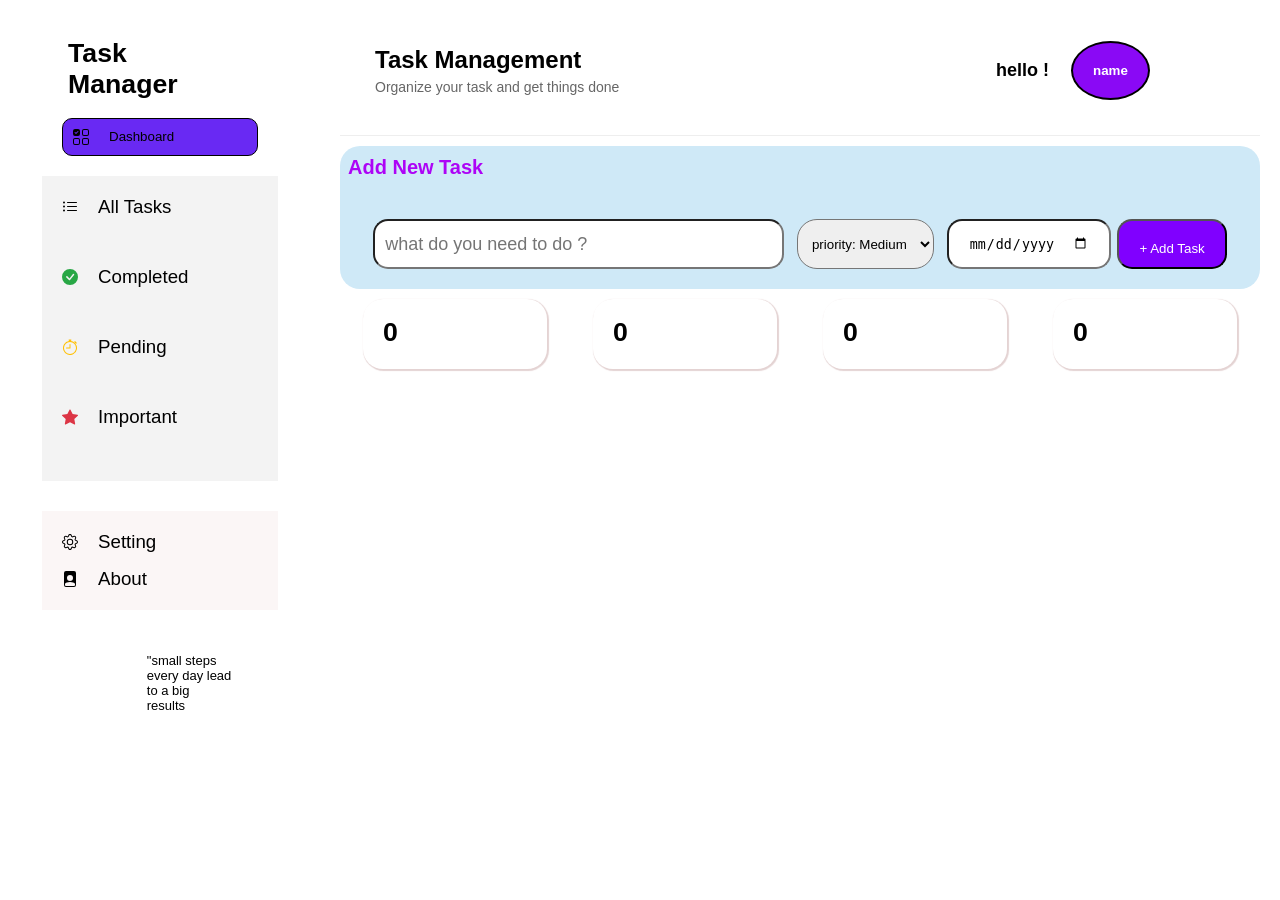
==== dashboard.html @ 81b6cc04 "Add files via upload "A sleek frontend project built to simplify daily productivity and task schedul" ====
<!DOCTYPE html>
<html lang="en">

<head>
    <meta charset="UTF-8">
    <meta name="viewport" content="width=device-width, initial-scale=1.0">
    <title>Document</title>
    <link rel="stylesheet" href="style.css">
</head>

<body>
    <div class="mainleftside">

        <div class="head">
            <img height="70px"
                src="https://media.istockphoto.com/id/1256489977/vector/tasks-check-checklist-blue-icon.jpg?s=612x612&w=0&k=20&c=dUctYWRSmMz1uiSFCCcJUKOyeoxVbvPuLugf8CLQiSo="
                alt="" srcset="">
            <h1>Task <br> Manager</h1>
        </div>

        <div class="dashboard">
            <button><svg xmlns="http://www.w3.org/2000/svg" width="16" height="16" fill="currentColor"
                    class="bi bi-ui-checks-grid " viewBox="0 0 16 16">
                    <path
                        d="M2 10h3a1 1 0 0 1 1 1v3a1 1 0 0 1-1 1H2a1 1 0 0 1-1-1v-3a1 1 0 0 1 1-1m9-9h3a1 1 0 0 1 1 1v3a1 1 0 0 1-1 1h-3a1 1 0 0 1-1-1V2a1 1 0 0 1 1-1m0 9a1 1 0 0 0-1 1v3a1 1 0 0 0 1 1h3a1 1 0 0 0 1-1v-3a1 1 0 0 0-1-1zm0-10a2 2 0 0 0-2 2v3a2 2 0 0 0 2 2h3a2 2 0 0 0 2-2V2a2 2 0 0 0-2-2zM2 9a2 2 0 0 0-2 2v3a2 2 0 0 0 2 2h3a2 2 0 0 0 2-2v-3a2 2 0 0 0-2-2zm7 2a2 2 0 0 1 2-2h3a2 2 0 0 1 2 2v3a2 2 0 0 1-2 2h-3a2 2 0 0 1-2-2zM0 2a2 2 0 0 1 2-2h3a2 2 0 0 1 2 2v3a2 2 0 0 1-2 2H2a2 2 0 0 1-2-2zm5.354.854a.5.5 0 1 0-.708-.708L3 3.793l-.646-.647a.5.5 0 1 0-.708.708l1 1a.5.5 0 0 0 .708 0z" />
                </svg> Dashboard</button>
        </div>

        <div class="lists">
            <h3>
                <svg xmlns="http://www.w3.org/2000/svg" width="16" height="16" fill="currentColor" class="bi bi-list-ul"
                    viewBox="0 0 16 16">
                    <path fill-rule="evenodd"
                        d="M5 11.5a.5.5 0 0 1 .5-.5h9a.5.5 0 0 1 0 1h-9a.5.5 0 0 1-.5-.5m0-4a.5.5 0 0 1 .5-.5h9a.5.5 0 0 1 0 1h-9a.5.5 0 0 1-.5-.5m0-4a.5.5 0 0 1 .5-.5h9a.5.5 0 0 1 0 1h-9a.5.5 0 0 1-.5-.5m-3 1a1 1 0 1 0 0-2 1 1 0 0 0 0 2m0 4a1 1 0 1 0 0-2 1 1 0 0 0 0 2m0 4a1 1 0 1 0 0-2 1 1 0 0 0 0 2" />
                </svg>All Tasks
            </h3><br>
            <h3> <svg xmlns="http://www.w3.org/2000/svg" width="16" height="16" fill="currentColor"
                    class="bi bi-check-circle-fill" viewBox="0 0 16 16">
                    <path
                        d="M16 8A8 8 0 1 1 0 8a8 8 0 0 1 16 0m-3.97-3.03a.75.75 0 0 0-1.08.022L7.477 9.417 5.384 7.323a.75.75 0 0 0-1.06 1.06L6.97 11.03a.75.75 0 0 0 1.079-.02l3.992-4.99a.75.75 0 0 0-.01-1.05z" />
                </svg> Completed</h3><br>

            <h3> <svg xmlns="http://www.w3.org/2000/svg" width="16" height="16" fill="currentColor"
                    class="bi bi-stopwatch" viewBox="0 0 16 16">
                    <path d="M8.5 5.6a.5.5 0 1 0-1 0v2.9h-3a.5.5 0 0 0 0 1H8a.5.5 0 0 0 .5-.5z" />
                    <path
                        d="M6.5 1A.5.5 0 0 1 7 .5h2a.5.5 0 0 1 0 1v.57c1.36.196 2.594.78 3.584 1.64l.012-.013.354-.354-.354-.353a.5.5 0 0 1 .707-.708l1.414 1.415a.5.5 0 1 1-.707.707l-.353-.354-.354.354-.013.012A7 7 0 1 1 7 2.071V1.5a.5.5 0 0 1-.5-.5M8 3a6 6 0 1 0 .001 12A6 6 0 0 0 8 3" />
                </svg> Pending</h3><br>
            <h3><svg xmlns="http://www.w3.org/2000/svg" width="16" height="16" fill="currentColor"
                    class="bi bi-star-fill" viewBox="0 0 16 16">
                    <path
                        d="M3.612 15.443c-.386.198-.824-.149-.746-.592l.83-4.73L.173 6.765c-.329-.314-.158-.888.283-.95l4.898-.696L7.538.792c.197-.39.73-.39.927 0l2.184 4.327 4.898.696c.441.062.612.636.282.95l-3.522 3.356.83 4.73c.078.443-.36.79-.746.592L8 13.187l-4.389 2.256z" />
                </svg> Important</h3><br>
        </div>

        <div class="lists2">
            <h3><svg xmlns="http://www.w3.org/2000/svg" width="16" height="16" fill="currentColor" class="bi bi-gear"
                    viewBox="0 0 16 16">
                    <path
                        d="M8 4.754a3.246 3.246 0 1 0 0 6.492 3.246 3.246 0 0 0 0-6.492M5.754 8a2.246 2.246 0 1 1 4.492 0 2.246 2.246 0 0 1-4.492 0" />
                    <path
                        d="M9.796 1.343c-.527-1.79-3.065-1.79-3.592 0l-.094.319a.873.873 0 0 1-1.255.52l-.292-.16c-1.64-.892-3.433.902-2.54 2.541l.159.292a.873.873 0 0 1-.52 1.255l-.319.094c-1.79.527-1.79 3.065 0 3.592l.319.094a.873.873 0 0 1 .52 1.255l-.16.292c-.892 1.64.901 3.434 2.541 2.54l.292-.159a.873.873 0 0 1 1.255.52l.094.319c.527 1.79 3.065 1.79 3.592 0l.094-.319a.873.873 0 0 1 1.255-.52l.292.16c1.64.893 3.434-.902 2.54-2.541l-.159-.292a.873.873 0 0 1 .52-1.255l.319-.094c1.79-.527 1.79-3.065 0-3.592l-.319-.094a.873.873 0 0 1-.52-1.255l.16-.292c.893-1.64-.902-3.433-2.541-2.54l-.292.159a.873.873 0 0 1-1.255-.52zm-2.633.283c.246-.835 1.428-.835 1.674 0l.094.319a1.873 1.873 0 0 0 2.693 1.115l.291-.16c.764-.415 1.6.42 1.184 1.185l-.159.292a1.873 1.873 0 0 0 1.116 2.692l.318.094c.835.246.835 1.428 0 1.674l-.319.094a1.873 1.873 0 0 0-1.115 2.693l.16.291c.415.764-.42 1.6-1.185 1.184l-.291-.159a1.873 1.873 0 0 0-2.693 1.116l-.094.318c-.246.835-1.428.835-1.674 0l-.094-.319a1.873 1.873 0 0 0-2.692-1.115l-.292.16c-.764.415-1.6-.42-1.184-1.185l.159-.291A1.873 1.873 0 0 0 1.945 8.93l-.319-.094c-.835-.246-.835-1.428 0-1.674l.319-.094A1.873 1.873 0 0 0 3.06 4.377l-.16-.292c-.415-.764.42-1.6 1.185-1.184l.292.159a1.873 1.873 0 0 0 2.692-1.115z" />
                </svg>
                Setting
            </h3>
            <h3><svg xmlns="http://www.w3.org/2000/svg" width="16" height="16" fill="currentColor"
                    class="bi bi-file-person-fill" viewBox="0 0 16 16">
                    <path
                        d="M12 0H4a2 2 0 0 0-2 2v12a2 2 0 0 0 2 2h8a2 2 0 0 0 2-2V2a2 2 0 0 0-2-2m-1 7a3 3 0 1 1-6 0 3 3 0 0 1 6 0m-3 4c2.623 0 4.146.826 5 1.755V14a1 1 0 0 1-1 1H4a1 1 0 0 1-1-1v-1.245C3.854 11.825 5.377 11 8 11" />
                </svg>
                About
            </h3>
        </div>



        <div class="life">


            <img src="https://www.urbanplant.in/cdn/shop/files/Primary_webp_1_b96f24fd-cc6e-4c16-915d-635c324a6a44.webp?v=1755616631&width=2000"
                alt="" srcset="">
            <p>"small steps <br> every day lead to a big<br> results</p>

        </div>
    </div>
    <div class="main-content-right">

        <div class="header">
            <div class="one">
                <img height="80px"
                    src="../New folder/pngtree-blue-clipboard-with-checked-items-icon-representing-task-completion-and-organization-png-image_19533774.webp"
                    alt="">
                <div class="title-text">
                    <h1>Task Management</h1>
                    <p>Organize your task and get things done</p>
                </div>
            </div>

            <div class="two">
                <img height="40px"
                    src="https://www.shutterstock.com/image-vector/brightness-icon-intensity-setting-vector-260nw-1192307527.jpg"
                    alt="">
                <h1 id="display-name">hello ! </h1>
                <button id="name-avatar" type="button" class="name-badge">name</button>
            </div>
        </div>
      


<div class="task">
    <h2 id="text"> Add New Task</h2>
    <div class="second">
        <!-- IDs confirm kar lein -->
        <input type="text" placeholder="what do you need to do ?" id="add-task"><br>
        <select name="" id="select-priority">
            <option>priority: Medium</option>
            <option> High</option>
            <option> Medium</option>
            <option>low</option>
        </select><br>
        <input type="date" id="task-date" class="task-date"> <!-- ID add ki -->
        <button class="task-btn" onclick="addTask()">+ Add Task</button> <!-- onclick function add kiya -->
    </div>
</div>

<div class="boxes">
    <div class="total-task">
        <img height="50px" src="https://thumbs.dreamstime.com/b/checklist-complete-task-icon-blue-color-checklist-complete-task-icon-beautiful-meticulously-designed-icon-well-organized-190950950.jpg" alt="">
        <!-- Number par ID laga di -->
        <h1 id="total-counter">0</h1>
    </div>
    <div class="completed">
        <img height="50px" src="https://img.magnific.com/free-vector/verified-ribbon-check-mark-green_78370-6057.jpg?semt=ais_test_b&w=740&q=80" alt="">
        <h1 id="completed-counter">0</h1>
    </div>
    <div class="pending">
        <img height="50px" src="https://planetsignshop.com/cdn/shop/products/PENDING-10IN-ROUND-RIDER-BLACK-YELLOW.gif?v=1656448973" alt="">
        <h1 id="pending-counter">0</h1>
    </div>
    <div class="important">
        <img height="50px" src="https://www.shutterstock.com/shutterstock/photos/1731547549/display_1500/stock-vector-afghan-air-force-roundel-military-symbol-vector-illustration-1731547549.jpg" alt="">
        <h1 id="important-counter">0</h1>
    </div>
</div>

<!-- 📋 JAHAN TASKS KI LIST BANAY GI (Yeh dabba boxes ke niche bana dein) -->
<div id="task-list-container" style="margin-top: 25px; width: 100%;"></div>











    </div>

    <script src="app.js"></script>

</body>

</html>
---- style.css ----
body {
    display: flex;
    margin: 0;
    padding: 0;
    box-sizing: border-box;
    font-family: sans-serif;
    font-size: smaller;
    font-style: normal;


}


img {
    padding: 10px;
}

.head {
    display: flex;
    width: 80%;
}

.mainleftside {
    display: flex;
    width: 20%;
    background-color: rgb(255, 255, 255);
    flex-direction: column;
    align-items: center;
    padding: 20px;
    padding-top: 20px;
}

.dashboard {
    width: 100%;
    display: flex;
    justify-content: center;
}

.dashboard>button {
    padding: 10px;
    width: 70%;
    color: black;
    border: 1px solid black;
    border-radius: 10px;
    background-color: rgb(105, 41, 243);
    display: flex;
    align-items: center;
    gap: 20px;
}

.lists {
    background-color: rgb(243, 243, 243);
    width: 70%;
    margin: 20px;
    font-size: larger;
    display: flex;
    flex-direction: column;
    gap: 15px;
    padding: 20px;

}

.lists h3 {
    display: flex;
    align-items: center;
    gap: 20px;
    color: rgb(0, 0, 0);
    margin: 0;
    font-weight: normal;
}

.bi-list-ul {
    fill: black !important;
}

.bi-check-circle-fill {
    fill: #28a745 !important;
}

.bi-stopwatch {
    fill: #ffc107 !important;
}

.bi-star-fill {
    fill: #dc3545 !important;
}

.lists2 {

    background-color: rgb(251, 246, 246);
    width: 70%;
    margin: 10px;
    font-size: larger;
    display: flex;
    flex-direction: column;
    gap: 15px;
    padding: 20px;


}

.lists2 h3 {
    display: flex;
    align-items: center;
    gap: 20px;
    color: rgb(0, 0, 0);
    margin: 0;
    font-weight: normal;
}

.life {
    margin-top: 20px;
    display: flex;
    text-align: left;
    gap: 20px;
}

.life>img {
    width: 25%;
}

P {
    font-size: small;
}

.one {
    display: flex;
    align-items: center;
    gap: 15px;
    width: 50%;

    display: flex;
}

.one h1 {
    font-size: 24px;
    margin: 0;
}

.one p {
    font-size: 14px;
    color: #666;
    margin: 5px 0 0 0;
}


.two {
    width: 30%;

    display: flex;
    align-items: center;
    gap: 12px;
    padding: 10px 20px;
    border-radius: 30px;
    color: rgb(0, 0, 0);
}


.two>button {
    background-color: rgb(173, 46, 46);
    border: 2px solid black;
    border-radius: 70%;
    margin: 10px;
}

.two h1 {
    font-size: 18px;
    margin: 0;
}

.two img {

    height: 30px;
}


.mainleftside {
    width: 280px;
    min-width: 280px;

}


.main-content-right {
    width: calc(100% - 280px);
    padding: 20px;

}


.header {
    display: flex;
    color: black;
    justify-content: space-between;
    align-items: center;
    width: 100%;
    border-bottom: 1px solid #eee;
    padding-bottom: 15px;
}




.name-badge {
    border: none;
    color: white;
    padding: 20px;
    border-radius: 100%;
    font-weight: bold;
    cursor: pointer;
}

.second {
    padding: 20px;
    margin: 10px;
    height: 50PX;
    display: flex;
    border-radius: 20px;
    font-family: 'Franklin Gothic Medium', 'Arial Narrow', Arial, sans-serif;
    font-size: xx-large;
    justify-content: space-around;
    margin-top: 20px;

}

#name-avatar {
    background-color: rgb(138, 9, 245);



}

#select-priority {
    height: 100%;
    padding: 10px;
    border-radius: 20px;
}

#add-task {
    width: 45%;
    border-radius: 15px;
    padding: 10px;
    font-size: large;
}

.task-date {
    padding: 20px;
    border-radius: 15px;
}

.task-btn {
    padding: 20px;
    border-radius: 15px;
}

.task {
    padding: auto;
    border-radius: 20px;
    background-color: #cfe9f7;
}

#text {
    color: rgb(173, 4, 246);
    padding-top: 10px;
    margin-top: 10px;
    padding-left: 8px;
}

.task-btn {
    background-color: rgb(128, 0, 255);
    color: rgb(255, 255, 255);
}

.boxes {

    display: flex;
    justify-content: space-around;
}



.total-task,
.completed,
.pending,
.important {
    display: flex;
    width: 20%;
    border-radius: 20px;
    box-shadow: 1px 1px 1px 1px #e4d3d3;


}
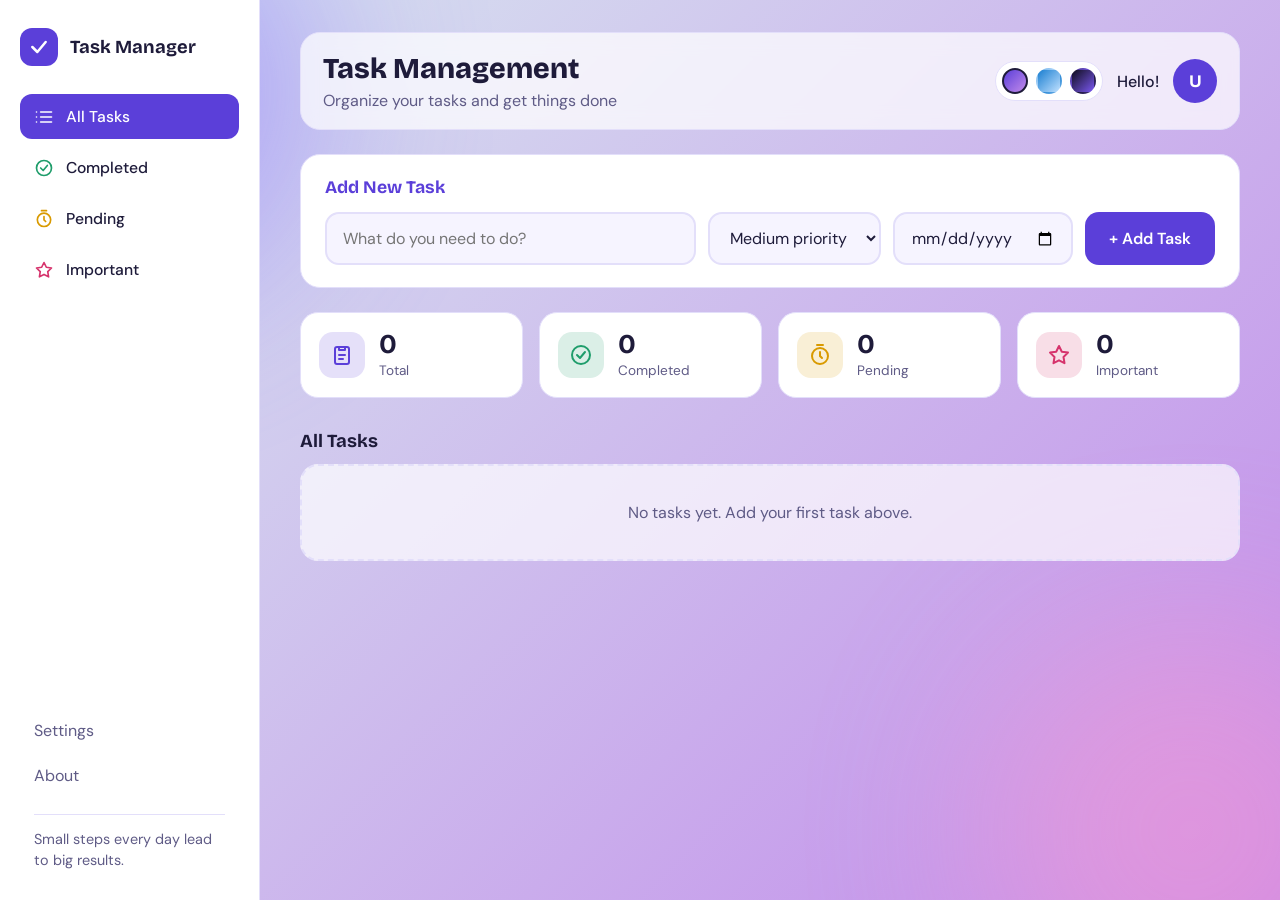
==== commit 73a73991: "Add task manager with themes and animations Frontend task manager built with HTML, CSS and JavaScrip" ====
--- a/dashboard.html
+++ b/dashboard.html
@@ -1,165 +1,117 @@
 <!DOCTYPE html>
 <html lang="en">
+<head>
+<meta charset="UTF-8">
+<meta name="viewport" content="width=device-width, initial-scale=1">
+<title>Task Manager - Dashboard</title>
+<link rel="preconnect" href="https://fonts.googleapis.com">
+<link href="https://fonts.googleapis.com/css2?family=Bricolage+Grotesque:wght@600;800&family=DM+Sans:wght@400;500&display=swap" rel="stylesheet">
+<link rel="stylesheet" href="theme.css">
+<link rel="stylesheet" href="style.css">
+<script src="theme.js"></script>
+</head>
+<body>
 
-<head>
-    <meta charset="UTF-8">
-    <meta name="viewport" content="width=device-width, initial-scale=1.0">
-    <title>Document</title>
-    <link rel="stylesheet" href="style.css">
-</head>
+<div class="app">
 
-<body>
-    <div class="mainleftside">
+  <!-- ===== Sidebar ===== -->
+  <aside class="sidebar">
+    <div class="brand">
+      <span class="logo">
+        <svg viewBox="0 0 24 24" fill="none" stroke="#fff" stroke-width="3" stroke-linecap="round" stroke-linejoin="round"><path d="M4 12l6 6L20 6"/></svg>
+      </span>
+      <strong>Task Manager</strong>
+    </div>
 
-        <div class="head">
-            <img height="70px"
-                src="https://media.istockphoto.com/id/1256489977/vector/tasks-check-checklist-blue-icon.jpg?s=612x612&w=0&k=20&c=dUctYWRSmMz1uiSFCCcJUKOyeoxVbvPuLugf8CLQiSo="
-                alt="" srcset="">
-            <h1>Task <br> Manager</h1>
+    <nav class="nav" aria-label="Task filters">
+      <button class="nav-item active" data-filter="all">
+        <svg viewBox="0 0 24 24" fill="none" stroke="currentColor" stroke-width="2" stroke-linecap="round"><path d="M8 6h13M8 12h13M8 18h13M3 6h.01M3 12h.01M3 18h.01"/></svg>
+        All Tasks
+      </button>
+      <button class="nav-item" data-filter="completed">
+        <svg viewBox="0 0 24 24" fill="none" stroke="#1f9d6b" stroke-width="2" stroke-linecap="round" stroke-linejoin="round"><circle cx="12" cy="12" r="9"/><path d="M8 12l3 3 5-6"/></svg>
+        Completed
+      </button>
+      <button class="nav-item" data-filter="pending">
+        <svg viewBox="0 0 24 24" fill="none" stroke="#d99a00" stroke-width="2" stroke-linecap="round"><circle cx="12" cy="13" r="8"/><path d="M12 9v4l2 2M9 2h6"/></svg>
+        Pending
+      </button>
+      <button class="nav-item" data-filter="important">
+        <svg viewBox="0 0 24 24" fill="none" stroke="#d6336c" stroke-width="2" stroke-linejoin="round"><path d="M12 3l2.8 5.7 6.2.9-4.5 4.4 1 6.2L12 17.3 6.5 20.2l1-6.2L3 9.6l6.2-.9z"/></svg>
+        Important
+      </button>
+    </nav>
+
+    <div class="side-bottom">
+      <div class="nav-static">Settings</div>
+      <div class="nav-static">About</div>
+      <p class="quote">Small steps every day lead to big results.</p>
+    </div>
+  </aside>
+
+  <!-- ===== Main ===== -->
+  <main class="content">
+
+    <header class="topbar">
+      <div>
+        <h1>Task Management</h1>
+        <p>Organize your tasks and get things done</p>
+      </div>
+      <div class="user">
+        <div class="theme-switch" role="group" aria-label="Choose theme">
+          <button type="button" data-theme-btn="default" title="Default (purple)" aria-label="Default purple theme" style="--sw: linear-gradient(135deg,#5b3fd9,#c28aea)"></button>
+          <button type="button" data-theme-btn="light" title="Light (sky blue)" aria-label="Light theme" style="--sw: linear-gradient(135deg,#1b7fd1,#bfe0ff)"></button>
+          <button type="button" data-theme-btn="dark" title="Dark" aria-label="Dark theme" style="--sw: linear-gradient(135deg,#0f0d1c,#7a58f0)"></button>
         </div>
+        <span id="display-name">Hello!</span>
+        <button id="name-avatar" type="button" class="name-badge" aria-label="Your profile">U</button>
+      </div>
+    </header>
 
-        <div class="dashboard">
-            <button><svg xmlns="http://www.w3.org/2000/svg" width="16" height="16" fill="currentColor"
-                    class="bi bi-ui-checks-grid " viewBox="0 0 16 16">
-                    <path
-                        d="M2 10h3a1 1 0 0 1 1 1v3a1 1 0 0 1-1 1H2a1 1 0 0 1-1-1v-3a1 1 0 0 1 1-1m9-9h3a1 1 0 0 1 1 1v3a1 1 0 0 1-1 1h-3a1 1 0 0 1-1-1V2a1 1 0 0 1 1-1m0 9a1 1 0 0 0-1 1v3a1 1 0 0 0 1 1h3a1 1 0 0 0 1-1v-3a1 1 0 0 0-1-1zm0-10a2 2 0 0 0-2 2v3a2 2 0 0 0 2 2h3a2 2 0 0 0 2-2V2a2 2 0 0 0-2-2zM2 9a2 2 0 0 0-2 2v3a2 2 0 0 0 2 2h3a2 2 0 0 0 2-2v-3a2 2 0 0 0-2-2zm7 2a2 2 0 0 1 2-2h3a2 2 0 0 1 2 2v3a2 2 0 0 1-2 2h-3a2 2 0 0 1-2-2zM0 2a2 2 0 0 1 2-2h3a2 2 0 0 1 2 2v3a2 2 0 0 1-2 2H2a2 2 0 0 1-2-2zm5.354.854a.5.5 0 1 0-.708-.708L3 3.793l-.646-.647a.5.5 0 1 0-.708.708l1 1a.5.5 0 0 0 .708 0z" />
-                </svg> Dashboard</button>
-        </div>
+    <!-- Add task -->
+    <section class="task" aria-label="Add a new task">
+      <h2 id="text">Add New Task</h2>
+      <div class="second">
+        <input type="text" placeholder="What do you need to do?" id="add-task" aria-label="Task description">
+        <select id="select-priority" aria-label="Priority">
+          <option value="High">High priority</option>
+          <option value="Medium" selected>Medium priority</option>
+          <option value="Low">Low priority</option>
+        </select>
+        <input type="date" id="task-date" class="task-date" aria-label="Due date">
+        <button class="task-btn" onclick="addTask()">+ Add Task</button>
+      </div>
+    </section>
 
-        <div class="lists">
-            <h3>
-                <svg xmlns="http://www.w3.org/2000/svg" width="16" height="16" fill="currentColor" class="bi bi-list-ul"
-                    viewBox="0 0 16 16">
-                    <path fill-rule="evenodd"
-                        d="M5 11.5a.5.5 0 0 1 .5-.5h9a.5.5 0 0 1 0 1h-9a.5.5 0 0 1-.5-.5m0-4a.5.5 0 0 1 .5-.5h9a.5.5 0 0 1 0 1h-9a.5.5 0 0 1-.5-.5m0-4a.5.5 0 0 1 .5-.5h9a.5.5 0 0 1 0 1h-9a.5.5 0 0 1-.5-.5m-3 1a1 1 0 1 0 0-2 1 1 0 0 0 0 2m0 4a1 1 0 1 0 0-2 1 1 0 0 0 0 2m0 4a1 1 0 1 0 0-2 1 1 0 0 0 0 2" />
-                </svg>All Tasks
-            </h3><br>
-            <h3> <svg xmlns="http://www.w3.org/2000/svg" width="16" height="16" fill="currentColor"
-                    class="bi bi-check-circle-fill" viewBox="0 0 16 16">
-                    <path
-                        d="M16 8A8 8 0 1 1 0 8a8 8 0 0 1 16 0m-3.97-3.03a.75.75 0 0 0-1.08.022L7.477 9.417 5.384 7.323a.75.75 0 0 0-1.06 1.06L6.97 11.03a.75.75 0 0 0 1.079-.02l3.992-4.99a.75.75 0 0 0-.01-1.05z" />
-                </svg> Completed</h3><br>
+    <!-- Counters -->
+    <section class="boxes" aria-label="Task summary">
+      <div class="stat total-task">
+        <span class="stat-icon" style="--c:#5b3fd9"><svg viewBox="0 0 24 24" fill="none" stroke="currentColor" stroke-width="2" stroke-linecap="round" stroke-linejoin="round"><rect x="5" y="4" width="14" height="17" rx="2"/><path d="M9 4h6v3H9zM9 12h6M9 16h4"/></svg></span>
+        <div><h1 id="total-counter">0</h1><span>Total</span></div>
+      </div>
+      <div class="stat completed">
+        <span class="stat-icon" style="--c:#1f9d6b"><svg viewBox="0 0 24 24" fill="none" stroke="currentColor" stroke-width="2" stroke-linecap="round" stroke-linejoin="round"><circle cx="12" cy="12" r="9"/><path d="M8 12l3 3 5-6"/></svg></span>
+        <div><h1 id="completed-counter">0</h1><span>Completed</span></div>
+      </div>
+      <div class="stat pending">
+        <span class="stat-icon" style="--c:#d99a00"><svg viewBox="0 0 24 24" fill="none" stroke="currentColor" stroke-width="2" stroke-linecap="round"><circle cx="12" cy="13" r="8"/><path d="M12 9v4l2 2M9 2h6"/></svg></span>
+        <div><h1 id="pending-counter">0</h1><span>Pending</span></div>
+      </div>
+      <div class="stat important">
+        <span class="stat-icon" style="--c:#d6336c"><svg viewBox="0 0 24 24" fill="none" stroke="currentColor" stroke-width="2" stroke-linejoin="round"><path d="M12 3l2.8 5.7 6.2.9-4.5 4.4 1 6.2L12 17.3 6.5 20.2l1-6.2L3 9.6l6.2-.9z"/></svg></span>
+        <div><h1 id="important-counter">0</h1><span>Important</span></div>
+      </div>
+    </section>
 
-            <h3> <svg xmlns="http://www.w3.org/2000/svg" width="16" height="16" fill="currentColor"
-                    class="bi bi-stopwatch" viewBox="0 0 16 16">
-                    <path d="M8.5 5.6a.5.5 0 1 0-1 0v2.9h-3a.5.5 0 0 0 0 1H8a.5.5 0 0 0 .5-.5z" />
-                    <path
-                        d="M6.5 1A.5.5 0 0 1 7 .5h2a.5.5 0 0 1 0 1v.57c1.36.196 2.594.78 3.584 1.64l.012-.013.354-.354-.354-.353a.5.5 0 0 1 .707-.708l1.414 1.415a.5.5 0 1 1-.707.707l-.353-.354-.354.354-.013.012A7 7 0 1 1 7 2.071V1.5a.5.5 0 0 1-.5-.5M8 3a6 6 0 1 0 .001 12A6 6 0 0 0 8 3" />
-                </svg> Pending</h3><br>
-            <h3><svg xmlns="http://www.w3.org/2000/svg" width="16" height="16" fill="currentColor"
-                    class="bi bi-star-fill" viewBox="0 0 16 16">
-                    <path
-                        d="M3.612 15.443c-.386.198-.824-.149-.746-.592l.83-4.73L.173 6.765c-.329-.314-.158-.888.283-.95l4.898-.696L7.538.792c.197-.39.73-.39.927 0l2.184 4.327 4.898.696c.441.062.612.636.282.95l-3.522 3.356.83 4.73c.078.443-.36.79-.746.592L8 13.187l-4.389 2.256z" />
-                </svg> Important</h3><br>
-        </div>
+    <!-- Task list -->
+    <h2 class="list-title" id="list-title">All Tasks</h2>
+    <div id="task-list-container"></div>
 
-        <div class="lists2">
-            <h3><svg xmlns="http://www.w3.org/2000/svg" width="16" height="16" fill="currentColor" class="bi bi-gear"
-                    viewBox="0 0 16 16">
-                    <path
-                        d="M8 4.754a3.246 3.246 0 1 0 0 6.492 3.246 3.246 0 0 0 0-6.492M5.754 8a2.246 2.246 0 1 1 4.492 0 2.246 2.246 0 0 1-4.492 0" />
-                    <path
-                        d="M9.796 1.343c-.527-1.79-3.065-1.79-3.592 0l-.094.319a.873.873 0 0 1-1.255.52l-.292-.16c-1.64-.892-3.433.902-2.54 2.541l.159.292a.873.873 0 0 1-.52 1.255l-.319.094c-1.79.527-1.79 3.065 0 3.592l.319.094a.873.873 0 0 1 .52 1.255l-.16.292c-.892 1.64.901 3.434 2.541 2.54l.292-.159a.873.873 0 0 1 1.255.52l.094.319c.527 1.79 3.065 1.79 3.592 0l.094-.319a.873.873 0 0 1 1.255-.52l.292.16c1.64.893 3.434-.902 2.54-2.541l-.159-.292a.873.873 0 0 1 .52-1.255l.319-.094c1.79-.527 1.79-3.065 0-3.592l-.319-.094a.873.873 0 0 1-.52-1.255l.16-.292c.893-1.64-.902-3.433-2.541-2.54l-.292.159a.873.873 0 0 1-1.255-.52zm-2.633.283c.246-.835 1.428-.835 1.674 0l.094.319a1.873 1.873 0 0 0 2.693 1.115l.291-.16c.764-.415 1.6.42 1.184 1.185l-.159.292a1.873 1.873 0 0 0 1.116 2.692l.318.094c.835.246.835 1.428 0 1.674l-.319.094a1.873 1.873 0 0 0-1.115 2.693l.16.291c.415.764-.42 1.6-1.185 1.184l-.291-.159a1.873 1.873 0 0 0-2.693 1.116l-.094.318c-.246.835-1.428.835-1.674 0l-.094-.319a1.873 1.873 0 0 0-2.692-1.115l-.292.16c-.764.415-1.6-.42-1.184-1.185l.159-.291A1.873 1.873 0 0 0 1.945 8.93l-.319-.094c-.835-.246-.835-1.428 0-1.674l.319-.094A1.873 1.873 0 0 0 3.06 4.377l-.16-.292c-.415-.764.42-1.6 1.185-1.184l.292.159a1.873 1.873 0 0 0 2.692-1.115z" />
-                </svg>
-                Setting
-            </h3>
-            <h3><svg xmlns="http://www.w3.org/2000/svg" width="16" height="16" fill="currentColor"
-                    class="bi bi-file-person-fill" viewBox="0 0 16 16">
-                    <path
-                        d="M12 0H4a2 2 0 0 0-2 2v12a2 2 0 0 0 2 2h8a2 2 0 0 0 2-2V2a2 2 0 0 0-2-2m-1 7a3 3 0 1 1-6 0 3 3 0 0 1 6 0m-3 4c2.623 0 4.146.826 5 1.755V14a1 1 0 0 1-1 1H4a1 1 0 0 1-1-1v-1.245C3.854 11.825 5.377 11 8 11" />
-                </svg>
-                About
-            </h3>
-        </div>
-
-
-
-        <div class="life">
-
-
-            <img src="https://www.urbanplant.in/cdn/shop/files/Primary_webp_1_b96f24fd-cc6e-4c16-915d-635c324a6a44.webp?v=1755616631&width=2000"
-                alt="" srcset="">
-            <p>"small steps <br> every day lead to a big<br> results</p>
-
-        </div>
-    </div>
-    <div class="main-content-right">
-
-        <div class="header">
-            <div class="one">
-                <img height="80px"
-                    src="../New folder/pngtree-blue-clipboard-with-checked-items-icon-representing-task-completion-and-organization-png-image_19533774.webp"
-                    alt="">
-                <div class="title-text">
-                    <h1>Task Management</h1>
-                    <p>Organize your task and get things done</p>
-                </div>
-            </div>
-
-            <div class="two">
-                <img height="40px"
-                    src="https://www.shutterstock.com/image-vector/brightness-icon-intensity-setting-vector-260nw-1192307527.jpg"
-                    alt="">
-                <h1 id="display-name">hello ! </h1>
-                <button id="name-avatar" type="button" class="name-badge">name</button>
-            </div>
-        </div>
-      
-
-
-<div class="task">
-    <h2 id="text"> Add New Task</h2>
-    <div class="second">
-        <!-- IDs confirm kar lein -->
-        <input type="text" placeholder="what do you need to do ?" id="add-task"><br>
-        <select name="" id="select-priority">
-            <option>priority: Medium</option>
-            <option> High</option>
-            <option> Medium</option>
-            <option>low</option>
-        </select><br>
-        <input type="date" id="task-date" class="task-date"> <!-- ID add ki -->
-        <button class="task-btn" onclick="addTask()">+ Add Task</button> <!-- onclick function add kiya -->
-    </div>
+  </main>
 </div>
 
-<div class="boxes">
-    <div class="total-task">
-        <img height="50px" src="https://thumbs.dreamstime.com/b/checklist-complete-task-icon-blue-color-checklist-complete-task-icon-beautiful-meticulously-designed-icon-well-organized-190950950.jpg" alt="">
-        <!-- Number par ID laga di -->
-        <h1 id="total-counter">0</h1>
-    </div>
-    <div class="completed">
-        <img height="50px" src="https://img.magnific.com/free-vector/verified-ribbon-check-mark-green_78370-6057.jpg?semt=ais_test_b&w=740&q=80" alt="">
-        <h1 id="completed-counter">0</h1>
-    </div>
-    <div class="pending">
-        <img height="50px" src="https://planetsignshop.com/cdn/shop/products/PENDING-10IN-ROUND-RIDER-BLACK-YELLOW.gif?v=1656448973" alt="">
-        <h1 id="pending-counter">0</h1>
-    </div>
-    <div class="important">
-        <img height="50px" src="https://www.shutterstock.com/shutterstock/photos/1731547549/display_1500/stock-vector-afghan-air-force-roundel-military-symbol-vector-illustration-1731547549.jpg" alt="">
-        <h1 id="important-counter">0</h1>
-    </div>
-</div>
+<div class="toast-wrap" id="toast-wrap" aria-live="polite"></div>
 
-<!-- 📋 JAHAN TASKS KI LIST BANAY GI (Yeh dabba boxes ke niche bana dein) -->
-<div id="task-list-container" style="margin-top: 25px; width: 100%;"></div>
-
-
-
-
-
-
-
-
-
-
-
-    </div>
-
-    <script src="app.js"></script>
-
+<script src="app.js"></script>
 </body>
-
 </html>
--- a/theme.css
+++ b/theme.css
@@ -0,0 +1,145 @@
+/* =========================================================
+   theme.css - dono pages (index + dashboard) mein use hoti hai
+   3 themes: default (purple), light (sky blue), dark
+   Naya theme banana ho to bas ek naya [data-theme="..."] block add karo
+   ========================================================= */
+
+/* ---------- 1) DEFAULT (purple) ---------- */
+:root,
+[data-theme="default"] {
+    --bg1: #d9ecf0;
+    --bg2: #c28aea;
+    --bg3: #f0bcc0;
+    --blob1: #7c5cff;
+    --blob2: #ff9ccf;
+
+    --ink: #1e1b3a;
+    --muted: #5f5b86;
+    --card: #ffffff;
+    --soft: #f6f4ff;
+    --line: #e3dffa;
+
+    --accent: #5b3fd9;
+    --accent-hover: #3d27a8;
+    --on-accent: #ffffff;
+
+    --mint: #2fd6a4;
+    --high: #d6336c;
+    --medium: #e08a00;
+    --low: #3b82f6;
+    --shadow: rgba(61, 39, 168, .45);
+}
+
+/* ---------- 2) LIGHT (sky blue) ---------- */
+[data-theme="light"] {
+    --bg1: #e4f3ff;
+    --bg2: #bfe0ff;
+    --bg3: #e6f8ee;
+    --blob1: #5db3ff;
+    --blob2: #9be8c8;
+
+    --ink: #0f2740;
+    --muted: #4f6b88;
+    --card: #ffffff;
+    --soft: #f0f8ff;
+    --line: #d3e6f7;
+
+    --accent: #1b7fd1;
+    --accent-hover: #135f9e;
+    --on-accent: #ffffff;
+
+    --shadow: rgba(27, 127, 209, .4);
+}
+
+/* ---------- 3) DARK ---------- */
+[data-theme="dark"] {
+    --bg1: #0f0d1c;
+    --bg2: #261b52;
+    --bg3: #0f1c33;
+    --blob1: #6a4cff;
+    --blob2: #1fb8a0;
+
+    --ink: #eeeaff;
+    --muted: #a8a3cf;
+    --card: #1b1830;
+    --soft: #262240;
+    --line: #38325e;
+
+    --accent: #7a58f0;
+    --accent-hover: #9170ff;
+    --on-accent: #ffffff;
+
+    --high: #ff5c93;
+    --medium: #ffb02e;
+    --low: #6aa5ff;
+    --shadow: rgba(0, 0, 0, .6);
+}
+
+/* ---------- animated background (colour shift) ---------- */
+html { min-height: 100%; }
+
+body {
+    background: linear-gradient(135deg, var(--bg1), var(--bg2), var(--bg3), var(--bg1));
+    background-size: 300% 300%;
+    animation: bgShift 16s ease-in-out infinite;
+    color: var(--ink);
+}
+
+@keyframes bgShift {
+    0%   { background-position: 0% 50%; }
+    50%  { background-position: 100% 50%; }
+    100% { background-position: 0% 50%; }
+}
+
+/* do blurry colour blobs jo halka sa tairtay hain */
+body::before,
+body::after {
+    content: "";
+    position: fixed;
+    z-index: -1;
+    width: 420px;
+    height: 420px;
+    border-radius: 50%;
+    filter: blur(90px);
+    opacity: .45;
+    pointer-events: none;
+}
+body::before { background: var(--blob1); top: -120px; left: -100px; animation: floatA 20s ease-in-out infinite alternate; }
+body::after  { background: var(--blob2); bottom: -140px; right: -120px; animation: floatB 24s ease-in-out infinite alternate; }
+
+@keyframes floatA { to { transform: translate(35vw, 30vh) scale(1.2); } }
+@keyframes floatB { to { transform: translate(-30vw, -25vh) scale(1.15); } }
+
+/* ---------- theme switcher ---------- */
+.theme-switch {
+    display: inline-flex;
+    gap: 8px;
+    padding: 6px;
+    background: var(--card);
+    border: 1px solid var(--line);
+    border-radius: 99px;
+}
+.theme-switch.floating { position: fixed; top: 16px; right: 16px; z-index: 20; }
+
+.theme-switch button {
+    width: 26px;
+    height: 26px;
+    border-radius: 50%;
+    border: 2px solid transparent;
+    background: var(--sw);
+    cursor: pointer;
+    transition: transform .15s;
+}
+.theme-switch button:hover { transform: scale(1.15); }
+.theme-switch button.active { border-color: var(--ink); }
+.theme-switch button:focus-visible { outline: 3px solid var(--mint); outline-offset: 2px; }
+
+/* theme badalte waqt smooth change */
+.card, .sidebar, .task, .stat, .task-row, .topbar, .second input, .second select,
+.field input, .nav-item, .theme-switch, .empty {
+    transition: background-color .35s, color .35s, border-color .35s;
+}
+
+@media (prefers-reduced-motion: reduce) {
+    body, body::before, body::after { animation: none; }
+}
--- a/style.css
+++ b/style.css
@@ -1,292 +1,221 @@
+/* Colors theme.css se aate hain (variables). Yahan sirf dashboard ka layout hai. */
+
+* { box-sizing: border-box; margin: 0; padding: 0; }
+
 body {
-    display: flex;
-    margin: 0;
-    padding: 0;
-    box-sizing: border-box;
-    font-family: sans-serif;
-    font-size: smaller;
-    font-style: normal;
-
-
-}
-
-
-img {
-    padding: 10px;
-}
-
-.head {
-    display: flex;
-    width: 80%;
-}
-
-.mainleftside {
-    display: flex;
-    width: 20%;
-    background-color: rgb(255, 255, 255);
-    flex-direction: column;
-    align-items: center;
-    padding: 20px;
-    padding-top: 20px;
-}
-
-.dashboard {
-    width: 100%;
-    display: flex;
-    justify-content: center;
-}
-
-.dashboard>button {
-    padding: 10px;
-    width: 70%;
-    color: black;
-    border: 1px solid black;
-    border-radius: 10px;
-    background-color: rgb(105, 41, 243);
-    display: flex;
-    align-items: center;
-    gap: 20px;
-}
-
-.lists {
-    background-color: rgb(243, 243, 243);
-    width: 70%;
-    margin: 20px;
-    font-size: larger;
+    font-family: "DM Sans", system-ui, sans-serif;
+}
+
+h1, h2 { font-family: "Bricolage Grotesque", "Segoe UI", sans-serif; }
+
+.app { display: grid; grid-template-columns: 260px 1fr; min-height: 100vh; }
+
+/* ---------- sidebar ---------- */
+.sidebar {
+    background: var(--card);
+    border-right: 1px solid var(--line);
+    padding: 28px 20px;
     display: flex;
     flex-direction: column;
-    gap: 15px;
-    padding: 20px;
-
-}
-
-.lists h3 {
-    display: flex;
-    align-items: center;
-    gap: 20px;
-    color: rgb(0, 0, 0);
-    margin: 0;
-    font-weight: normal;
-}
-
-.bi-list-ul {
-    fill: black !important;
-}
-
-.bi-check-circle-fill {
-    fill: #28a745 !important;
-}
-
-.bi-stopwatch {
-    fill: #ffc107 !important;
-}
-
-.bi-star-fill {
-    fill: #dc3545 !important;
-}
-
-.lists2 {
-
-    background-color: rgb(251, 246, 246);
-    width: 70%;
-    margin: 10px;
-    font-size: larger;
-    display: flex;
-    flex-direction: column;
-    gap: 15px;
-    padding: 20px;
-
-
-}
-
-.lists2 h3 {
-    display: flex;
-    align-items: center;
-    gap: 20px;
-    color: rgb(0, 0, 0);
-    margin: 0;
-    font-weight: normal;
-}
-
-.life {
-    margin-top: 20px;
-    display: flex;
-    text-align: left;
-    gap: 20px;
-}
-
-.life>img {
-    width: 25%;
-}
-
-P {
-    font-size: small;
-}
-
-.one {
-    display: flex;
-    align-items: center;
-    gap: 15px;
-    width: 50%;
-
-    display: flex;
-}
-
-.one h1 {
-    font-size: 24px;
-    margin: 0;
-}
-
-.one p {
-    font-size: 14px;
-    color: #666;
-    margin: 5px 0 0 0;
-}
-
-
-.two {
-    width: 30%;
-
-    display: flex;
-    align-items: center;
-    gap: 12px;
-    padding: 10px 20px;
-    border-radius: 30px;
-    color: rgb(0, 0, 0);
-}
-
-
-.two>button {
-    background-color: rgb(173, 46, 46);
-    border: 2px solid black;
-    border-radius: 70%;
-    margin: 10px;
-}
-
-.two h1 {
-    font-size: 18px;
-    margin: 0;
-}
-
-.two img {
-
-    height: 30px;
-}
-
-
-.mainleftside {
-    width: 280px;
-    min-width: 280px;
-
-}
-
-
-.main-content-right {
-    width: calc(100% - 280px);
-    padding: 20px;
-
-}
-
-
-.header {
-    display: flex;
-    color: black;
-    justify-content: space-between;
-    align-items: center;
-    width: 100%;
-    border-bottom: 1px solid #eee;
-    padding-bottom: 15px;
-}
-
-
-
-
+    gap: 28px;
+    position: sticky;
+    top: 0;
+    height: 100vh;
+    animation: slideRight .6s cubic-bezier(.2,.8,.2,1) both;
+}
+@keyframes slideRight { from { opacity: 0; transform: translateX(-30px); } to { opacity: 1; transform: none; } }
+
+.brand { display: flex; align-items: center; gap: 12px; font-family: "Bricolage Grotesque", sans-serif; font-size: 1.15rem; }
+.logo { width: 38px; height: 38px; border-radius: 12px; background: var(--accent); display: grid; place-items: center; }
+.logo svg { width: 20px; height: 20px; }
+
+.nav { display: grid; gap: 6px; }
+.nav-item {
+    display: flex; align-items: center; gap: 12px;
+    padding: 12px 14px;
+    border: 0; border-radius: 12px;
+    background: none; color: var(--ink);
+    font: 500 .98rem "DM Sans", sans-serif;
+    cursor: pointer; text-align: left;
+    transition: background-color .2s, transform .2s;
+}
+.nav-item svg { width: 20px; height: 20px; flex: none; }
+.nav-item:hover { background: var(--soft); transform: translateX(4px); }
+.nav-item.active { background: var(--accent); color: var(--on-accent); }
+.nav-item.active svg { stroke: var(--on-accent); }
+.nav-item:focus-visible, .task-btn:focus-visible, .icon-btn:focus-visible, .check:focus-visible {
+    outline: 3px solid var(--mint); outline-offset: 2px;
+}
+
+.side-bottom { margin-top: auto; display: grid; gap: 4px; }
+.nav-static { padding: 10px 14px; color: var(--muted); }
+.quote { margin: 14px 14px 0; padding-top: 14px; border-top: 1px solid var(--line); color: var(--muted); font-size: .9rem; line-height: 1.5; }
+
+/* ---------- content ---------- */
+.content { padding: 32px 40px 60px; max-width: 1100px; width: 100%; }
+
+.topbar {
+    display: flex; justify-content: space-between; align-items: center; gap: 16px; flex-wrap: wrap;
+    margin-bottom: 24px;
+    background: color-mix(in srgb, var(--card) 72%, transparent);
+    backdrop-filter: blur(10px);
+    border: 1px solid var(--line);
+    border-radius: 20px;
+    padding: 18px 22px;
+    animation: fadeUp .6s .1s cubic-bezier(.2,.8,.2,1) both;
+}
+.topbar h1 { font-size: 1.8rem; font-weight: 800; }
+.topbar p { color: var(--muted); margin-top: 4px; }
+.user { display: flex; align-items: center; gap: 14px; font-weight: 500; }
 .name-badge {
-    border: none;
-    color: white;
-    padding: 20px;
-    border-radius: 100%;
-    font-weight: bold;
-    cursor: pointer;
-}
-
-.second {
-    padding: 20px;
-    margin: 10px;
-    height: 50PX;
-    display: flex;
-    border-radius: 20px;
-    font-family: 'Franklin Gothic Medium', 'Arial Narrow', Arial, sans-serif;
-    font-size: xx-large;
-    justify-content: space-around;
-    margin-top: 20px;
-
-}
-
-#name-avatar {
-    background-color: rgb(138, 9, 245);
-
-
-
-}
-
-#select-priority {
-    height: 100%;
-    padding: 10px;
-    border-radius: 20px;
-}
-
-#add-task {
-    width: 45%;
-    border-radius: 15px;
-    padding: 10px;
-    font-size: large;
-}
-
-.task-date {
-    padding: 20px;
-    border-radius: 15px;
-}
-
+    width: 44px; height: 44px; border-radius: 50%; border: 0;
+    background: var(--accent); color: var(--on-accent);
+    font: 700 1.1rem "Bricolage Grotesque", sans-serif;
+}
+
+@keyframes fadeUp { from { opacity: 0; transform: translateY(18px); } to { opacity: 1; transform: none; } }
+
+/* add task card */
+.task {
+    background: var(--card); border: 1px solid var(--line); border-radius: 20px; padding: 22px 24px;
+    animation: fadeUp .6s .2s cubic-bezier(.2,.8,.2,1) both;
+}
+.task h2 { font-size: 1.1rem; color: var(--accent); margin-bottom: 14px; }
+.second { display: flex; flex-wrap: wrap; gap: 12px; }
+.second input, .second select {
+    padding: 13px 16px; border: 2px solid var(--line); border-radius: 14px;
+    font: inherit; color: var(--ink); background: var(--soft);
+}
+.second input:focus, .second select:focus {
+    outline: none; border-color: var(--accent); background: var(--card);
+    box-shadow: 0 0 0 4px color-mix(in srgb, var(--accent) 18%, transparent);
+}
+#add-task { flex: 1 1 260px; }
 .task-btn {
-    padding: 20px;
-    border-radius: 15px;
-}
-
-.task {
-    padding: auto;
-    border-radius: 20px;
-    background-color: #cfe9f7;
-}
-
-#text {
-    color: rgb(173, 4, 246);
-    padding-top: 10px;
-    margin-top: 10px;
-    padding-left: 8px;
-}
-
-.task-btn {
-    background-color: rgb(128, 0, 255);
-    color: rgb(255, 255, 255);
-}
-
-.boxes {
-
-    display: flex;
-    justify-content: space-around;
-}
-
-
-
-.total-task,
-.completed,
-.pending,
-.important {
-    display: flex;
-    width: 20%;
-    border-radius: 20px;
-    box-shadow: 1px 1px 1px 1px #e4d3d3;
-
-
+    padding: 13px 24px; border: 0; border-radius: 14px;
+    background: var(--accent); color: var(--on-accent); font: 600 1rem "DM Sans", sans-serif;
+    cursor: pointer; transition: background-color .2s, transform .15s, box-shadow .2s;
+}
+.task-btn:hover { background: var(--accent-hover); transform: translateY(-2px); box-shadow: 0 10px 20px -8px var(--shadow); }
+.task-btn:active { transform: scale(.97); }
+
+/* counters */
+.boxes { display: grid; grid-template-columns: repeat(4, 1fr); gap: 16px; margin: 24px 0 32px; }
+.stat {
+    display: flex; align-items: center; gap: 14px;
+    background: var(--card); border: 1px solid var(--line); border-radius: 18px; padding: 18px;
+    animation: popIn .5s cubic-bezier(.2,.8,.2,1) both;
+    transition: transform .2s, box-shadow .2s, background-color .35s;
+}
+.stat:nth-child(1) { animation-delay: .3s; }
+.stat:nth-child(2) { animation-delay: .4s; }
+.stat:nth-child(3) { animation-delay: .5s; }
+.stat:nth-child(4) { animation-delay: .6s; }
+.stat:hover { transform: translateY(-4px); box-shadow: 0 14px 24px -14px var(--shadow); }
+@keyframes popIn { from { opacity: 0; transform: scale(.9) translateY(10px); } to { opacity: 1; transform: none; } }
+
+.stat-icon {
+    width: 46px; height: 46px; border-radius: 14px; flex: none;
+    display: grid; place-items: center;
+    color: var(--c); background: color-mix(in srgb, var(--c) 16%, var(--card));
+}
+.stat-icon svg { width: 24px; height: 24px; }
+.stat > div { display: flex; flex-direction: column; gap: 4px; }
+.stat h1 { font-size: 1.7rem; line-height: 1; align-self: flex-start; }
+.stat > div > span { color: var(--muted); font-size: .85rem; }
+.stat h1.bump { animation: bump .45s; }
+@keyframes bump { 40% { transform: scale(1.35); color: var(--accent); } }
+
+/* task list */
+.list-title { font-size: 1.15rem; margin-bottom: 12px; }
+
+.task-row {
+    display: flex; justify-content: space-between; align-items: center; gap: 16px;
+    background: var(--card); border: 1px solid var(--line);
+    border-left: 6px solid var(--edge);
+    border-radius: 16px; padding: 14px 18px; margin-bottom: 10px;
+    transition: transform .2s, box-shadow .2s, background-color .35s;
+}
+.task-row:hover { transform: translateX(4px); box-shadow: 0 10px 20px -14px var(--shadow); }
+.task-row.new { animation: rowIn .55s cubic-bezier(.2,.8,.2,1); }
+@keyframes rowIn {
+    from { opacity: 0; transform: translateY(-14px) scale(.97); }
+    60%  { box-shadow: 0 0 0 4px color-mix(in srgb, var(--mint) 45%, transparent); }
+    to   { opacity: 1; transform: none; }
+}
+.task-main { display: flex; align-items: center; gap: 14px; min-width: 0; }
+.check {
+    width: 28px; height: 28px; flex: none; cursor: pointer;
+    border: 2px solid var(--line); border-radius: 9px; background: var(--card);
+    display: grid; place-items: center; font-size: .9rem; color: transparent;
+    transition: transform .15s, background-color .2s;
+}
+.check:hover { transform: scale(1.12); }
+.check.on { background: var(--mint); border-color: var(--mint); color: #0d2b22; }
+.task-text { font-size: 1.05rem; font-weight: 500; overflow-wrap: anywhere; }
+.task-text.done { text-decoration: line-through; color: var(--muted); }
+.task-meta { color: var(--muted); font-size: .85rem; margin-top: 3px; }
+.task-meta strong { color: var(--edge); }
+
+.task-actions { display: flex; gap: 6px; flex: none; }
+.icon-btn {
+    border: 0; background: none; cursor: pointer; padding: 8px 12px; border-radius: 10px;
+    font: 500 .9rem "DM Sans", sans-serif; transition: background-color .2s;
+}
+.icon-btn.edit { color: var(--accent); }
+.icon-btn.del { color: var(--high); }
+.icon-btn:hover { background: var(--soft); }
+
+.empty {
+    text-align: center; color: var(--muted);
+    background: color-mix(in srgb, var(--card) 70%, transparent);
+    border: 2px dashed var(--line); border-radius: 18px; padding: 36px 16px;
+}
+
+/* ---------- success popup (toast) ---------- */
+.toast-wrap {
+    position: fixed; right: 24px; bottom: 24px; z-index: 50;
+    display: grid; gap: 10px; pointer-events: none;
+}
+.toast {
+    display: flex; align-items: center; gap: 12px;
+    min-width: 260px; max-width: 360px;
+    background: var(--card); color: var(--ink);
+    border: 1px solid var(--line); border-left: 6px solid var(--mint);
+    border-radius: 14px; padding: 14px 16px;
+    box-shadow: 0 18px 34px -12px var(--shadow);
+    animation: toastIn .45s cubic-bezier(.2,.9,.3,1.2) both;
+    position: relative; overflow: hidden;
+}
+.toast.out { animation: toastOut .3s forwards; }
+.toast-icon {
+    width: 28px; height: 28px; border-radius: 50%; flex: none;
+    background: var(--mint); color: #0d2b22; display: grid; place-items: center; font-weight: 800;
+}
+.toast strong { display: block; font-size: .95rem; }
+.toast small { color: var(--muted); overflow-wrap: anywhere; }
+.toast::after {  /* neechay chhoti progress bar */
+    content: ""; position: absolute; left: 0; bottom: 0; height: 3px; width: 100%;
+    background: var(--mint); transform-origin: left; animation: toastBar 2.6s linear forwards;
+}
+@keyframes toastIn { from { opacity: 0; transform: translateX(60px); } to { opacity: 1; transform: none; } }
+@keyframes toastOut { to { opacity: 0; transform: translateX(60px); } }
+@keyframes toastBar { to { transform: scaleX(0); } }
+
+/* ---------- mobile ---------- */
+@media (max-width: 900px) {
+    .app { grid-template-columns: 1fr; }
+    .sidebar { position: static; height: auto; flex-direction: column; gap: 16px; padding: 18px; border-right: 0; border-bottom: 1px solid var(--line); }
+    .nav { grid-template-columns: repeat(2, 1fr); }
+    .side-bottom { display: none; }
+    .content { padding: 22px 18px 48px; }
+    .boxes { grid-template-columns: repeat(2, 1fr); }
+}
+@media (max-width: 520px) {
+    .task-row { flex-direction: column; align-items: flex-start; }
+    .toast-wrap { left: 16px; right: 16px; bottom: 16px; }
+    .toast { max-width: none; }
+}
+@media (prefers-reduced-motion: reduce) {
+    .sidebar, .topbar, .task, .stat, .task-row.new, .toast, .toast::after { animation-duration: .01s; animation-delay: 0s !important; }
 }
